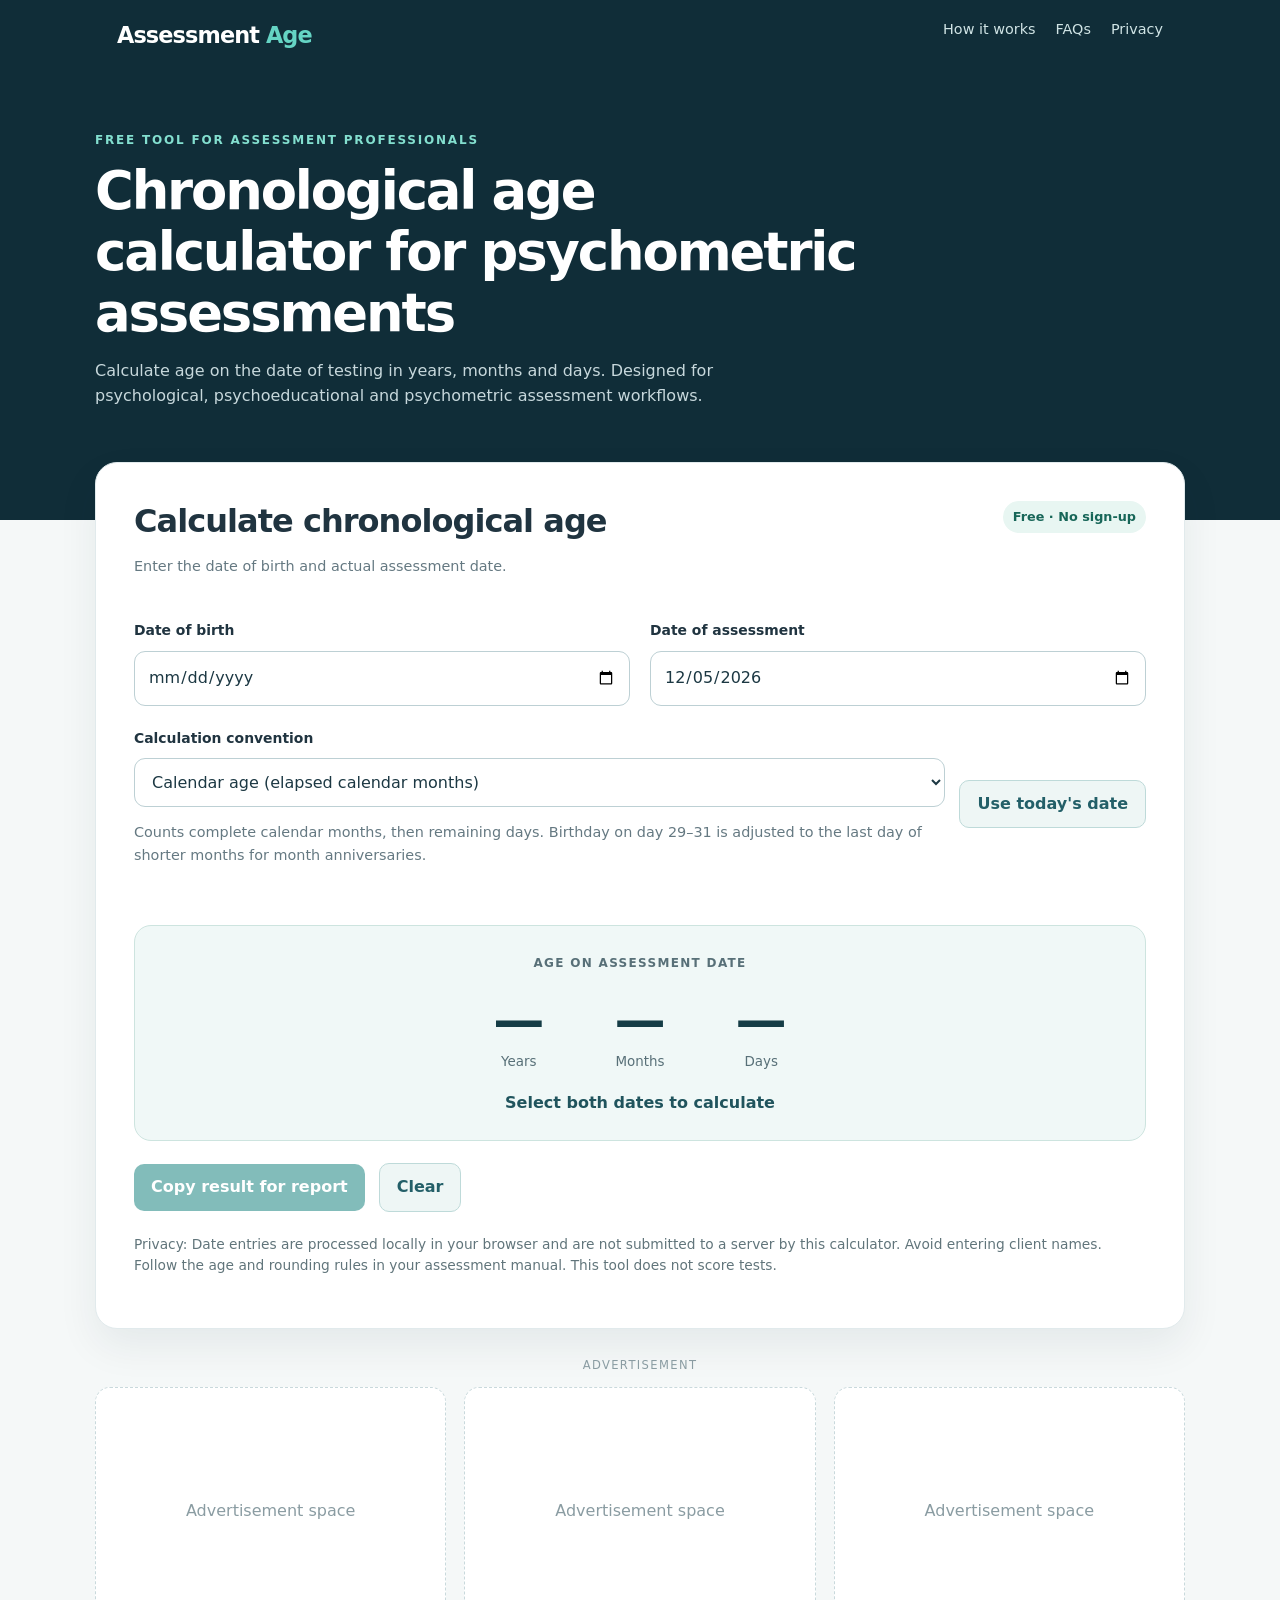
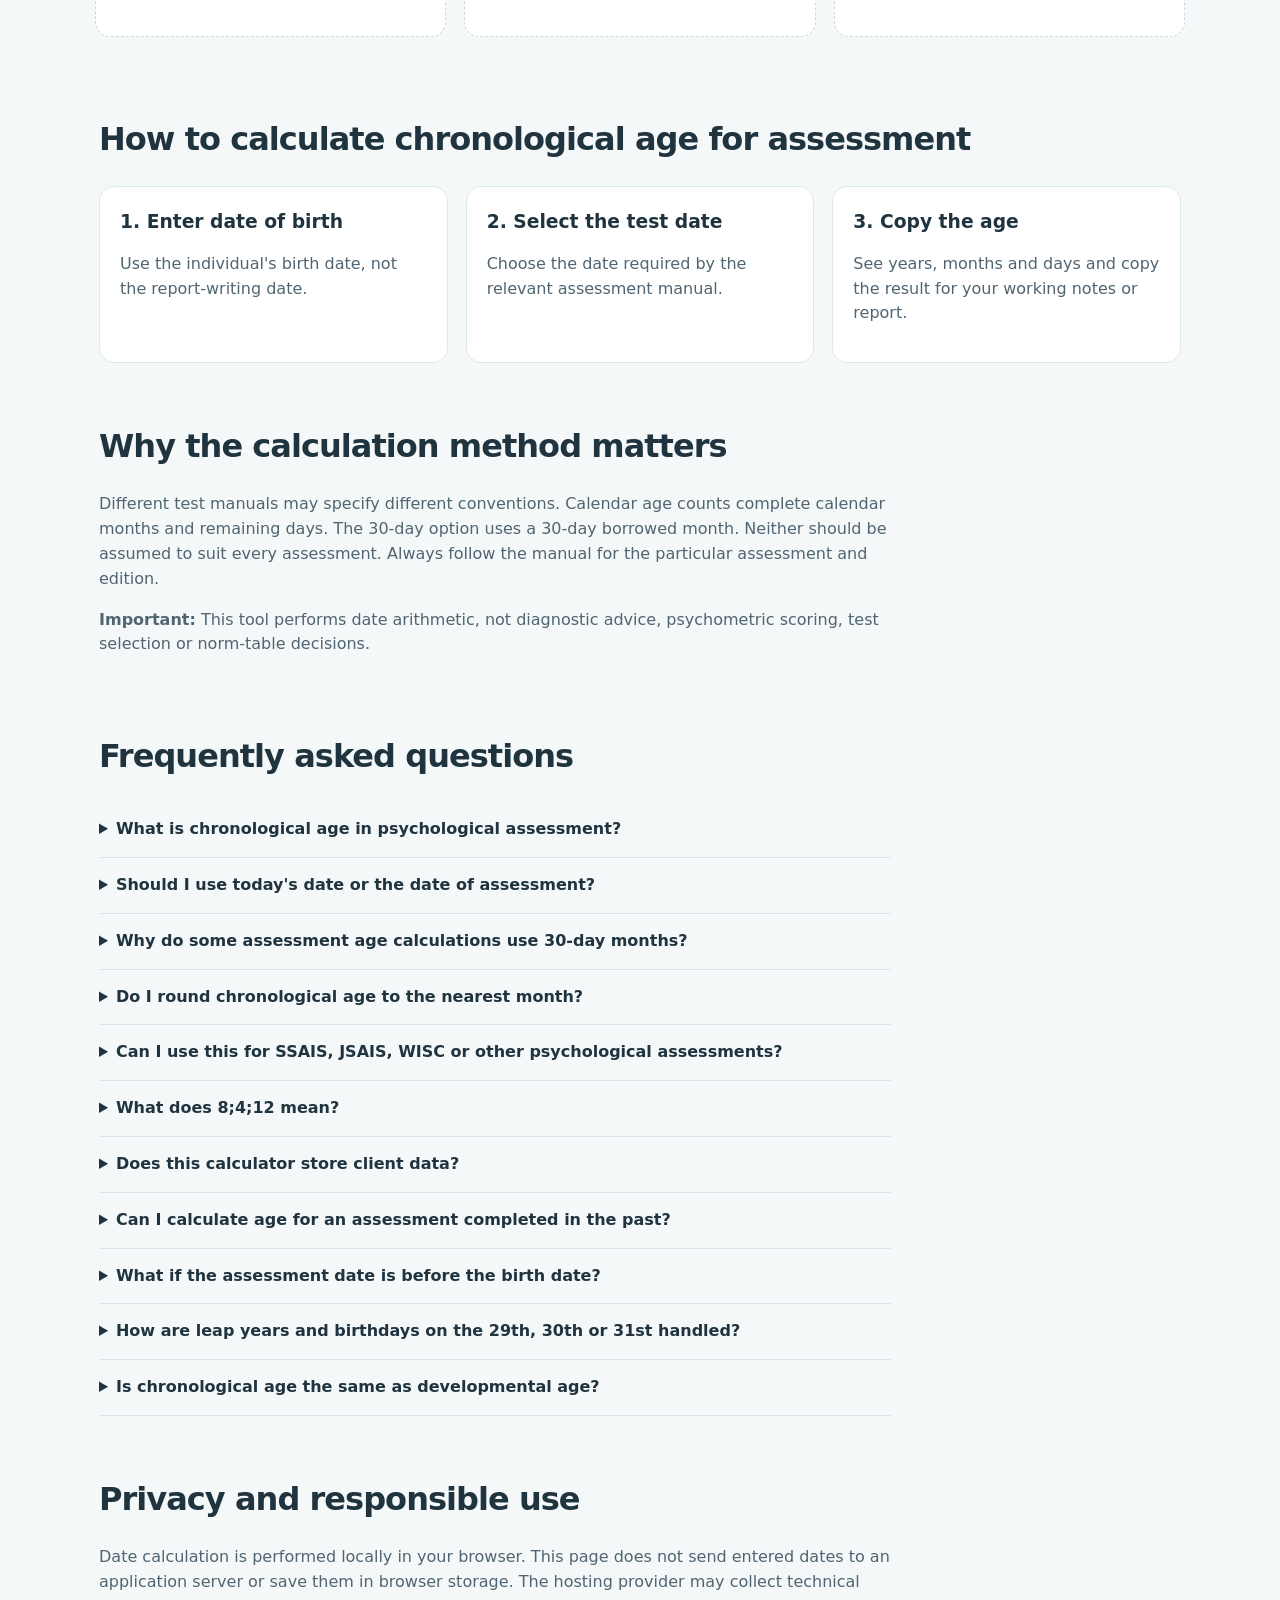
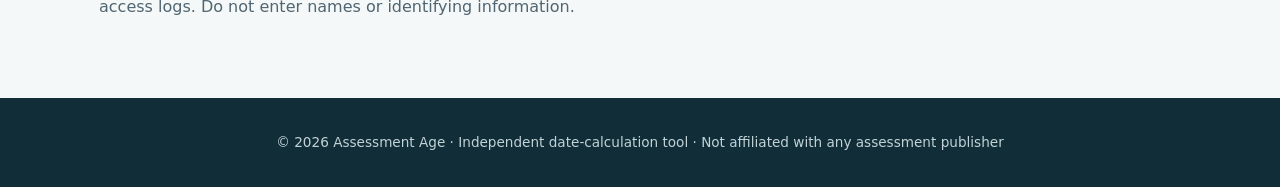
==== index.html @ 0a5695dd "Initial website source" ====
<!doctype html>
<html lang="en">
<head>
<meta charset="utf-8"><meta name="viewport" content="width=device-width,initial-scale=1">
<title>Chronological Age Calculator for Psychological Assessments | Assessment Age</title>
<meta name="description" content="Free chronological age calculator for psychological, educational and psychometric assessments. Calculate age on the test date in years, months and days.">
<meta name="robots" content="index,follow"><meta name="theme-color" content="#102d38">
<link rel="canonical" href="https://assessmentage.org/"><link rel="icon" type="image/svg+xml" href="favicon.svg"><link rel="stylesheet" href="styles.css">
<script type="application/ld+json">{"@context":"https://schema.org","@type":"WebApplication","name":"Assessment Age Chronological Age Calculator","operatingSystem":"Any web browser","isAccessibleForFree":true}</script>
<script src="script.js" defer></script>
</head>
<body>
<header><nav><a class="brand" href="/">Assessment <span>Age</span></a><div class="navlinks"><a href="#how-it-works">How it works</a><a href="#faq">FAQs</a><a href="#privacy">Privacy</a></div></nav><div class="hero"><div class="wrap"><p class="eyebrow">Free tool for assessment professionals</p><h1>Chronological age calculator for psychometric assessments</h1><p>Calculate age on the date of testing in years, months and days. Designed for psychological, psychoeducational and psychometric assessment workflows.</p></div></div></header>
<main class="main"><div class="wrap"><section class="panel" aria-labelledby="calc-title"><div class="calc-head"><div><h2 id="calc-title">Calculate chronological age</h2><p class="muted">Enter the date of birth and actual assessment date.</p></div><span class="tag">Free · No sign-up</span></div>
<div class="fields"><div><label for="dob">Date of birth</label><input id="dob" type="date" required></div><div><label for="testDate">Date of assessment</label><input id="testDate" type="date" required></div></div>
<div class="toolbar"><div class="method-field"><label for="method">Calculation convention</label><select id="method"><option value="calendar">Calendar age (elapsed calendar months)</option><option value="thirty">30-day month borrowing</option></select><p class="muted" id="methodHelp">Counts complete calendar months, then remaining days. Birthday on day 29–31 is adjusted to the last day of shorter months for month anniversaries.</p></div><button id="today" class="subbutton">Use today's date</button></div>
<div id="error" class="error" role="alert" aria-live="polite"></div><div class="results" aria-live="polite"><small>AGE ON ASSESSMENT DATE</small><div class="numbers"><div><strong id="years">—</strong><span>Years</span></div><div><strong id="months">—</strong><span>Months</span></div><div><strong id="days">—</strong><span>Days</span></div></div><div id="resultDetails">Select both dates to calculate</div></div>
<div class="actions"><button id="copy" class="primary" disabled>Copy result for report</button><button id="clear" class="subbutton">Clear</button><span id="copied" aria-live="polite"></span></div><p class="notice">Privacy: Date entries are processed locally in your browser and are not submitted to a server by this calculator. Avoid entering client names. Follow the age and rounding rules in your assessment manual. This tool does not score tests.</p></section>
<aside class="ads" aria-label="Advertisement"><p>Advertisement</p><div class="ads-grid"><div class="ad-slot">Advertisement space</div><div class="ad-slot">Advertisement space</div><div class="ad-slot">Advertisement space</div></div></aside>
<section id="how-it-works" class="section"><h2>How to calculate chronological age for assessment</h2><div class="columns"><div><h3>1. Enter date of birth</h3><p>Use the individual's birth date, not the report-writing date.</p></div><div><h3>2. Select the test date</h3><p>Choose the date required by the relevant assessment manual.</p></div><div><h3>3. Copy the age</h3><p>See years, months and days and copy the result for your working notes or report.</p></div></div></section>
<section class="section content"><h2>Why the calculation method matters</h2><p>Different test manuals may specify different conventions. Calendar age counts complete calendar months and remaining days. The 30-day option uses a 30-day borrowed month. Neither should be assumed to suit every assessment. Always follow the manual for the particular assessment and edition.</p><p><strong>Important:</strong> This tool performs date arithmetic, not diagnostic advice, psychometric scoring, test selection or norm-table decisions.</p></section>
<section id="faq" class="section content faq"><h2>Frequently asked questions</h2>
<details><summary>What is chronological age in psychological assessment?</summary><p>It is the time between someone's date of birth and a reference date, commonly expressed in years, months and days.</p></details>
<details><summary>Should I use today's date or the date of assessment?</summary><p>Use the date required by the assessment manual, commonly the actual testing date.</p></details>
<details><summary>Why do some assessment age calculations use 30-day months?</summary><p>Some manuals specify a subtraction procedure with 30 days borrowed from a month. Other manuals use different rules.</p></details>
<details><summary>Do I round chronological age to the nearest month?</summary><p>Only if the applicable test manual instructs you to do so.</p></details>
<details><summary>Can I use this for SSAIS, JSAIS, WISC or other psychological assessments?</summary><p>The date arithmetic can help, but you must verify the correct age convention, age ranges and norm table using the manual for the specific assessment edition.</p></details>
<details><summary>What does 8;4;12 mean?</summary><p>Eight years, four months and twelve days.</p></details>
<details><summary>Does this calculator store client data?</summary><p>The calculator itself does not submit dates to a server or store them in browser storage. Hosting services may still log technical access information.</p></details>
<details><summary>Can I calculate age for an assessment completed in the past?</summary><p>Yes. Enter the historical assessment date.</p></details>
<details><summary>What if the assessment date is before the birth date?</summary><p>The calculator reports an error.</p></details>
<details><summary>How are leap years and birthdays on the 29th, 30th or 31st handled?</summary><p>For the calendar method, anniversaries falling outside shorter months are clamped to the last day of the month. Check the test manual before using that convention.</p></details>
<details><summary>Is chronological age the same as developmental age?</summary><p>No. Chronological age is date-based. Developmental age concerns developmental functioning, which date subtraction cannot determine.</p></details>
</section><section id="privacy" class="section content"><h2>Privacy and responsible use</h2><p>Date calculation is performed locally in your browser. This page does not send entered dates to an application server or save them in browser storage. The hosting provider may collect technical access logs. Do not enter names or identifying information.</p></section></div></main>
<footer><p>© <span id="year"></span> Assessment Age · Independent date-calculation tool · Not affiliated with any assessment publisher</p></footer>
</body></html>
---- styles.css ----
:root{font-family:Inter,ui-sans-serif,system-ui,-apple-system,'Segoe UI',Arial,sans-serif;color:#203440;background:#f5f8f8}*{box-sizing:border-box}html{scroll-behavior:smooth}body{margin:0;line-height:1.55}a{color:#126b74}button,input,select{font:inherit}button{cursor:pointer}.wrap,nav{max-width:1090px;margin:auto}header,footer{background:#102d38;color:white}nav{padding:18px 22px;display:flex;justify-content:space-between;gap:20px}.brand{font-size:1.4rem;letter-spacing:-.04em;font-weight:800;text-decoration:none;color:white}.brand span{color:#65d4c4}.navlinks{display:flex;gap:20px}.navlinks a{color:#d0e4e5;text-decoration:none;font-size:.9rem}.hero{padding:48px 20px 95px}.hero h1{font-size:clamp(2rem,5vw,3.3rem);line-height:1.15;letter-spacing:-.04em;max-width:780px;margin:10px 0}.hero p:not(.eyebrow){max-width:700px;color:#c7d8dc}.eyebrow{text-transform:uppercase;letter-spacing:.15em;color:#83dfcf;font-size:.75rem;font-weight:800}.main{position:relative;margin-top:-58px;padding:0 20px 55px}.panel{background:#fff;border:1px solid #e1eaec;border-radius:22px;box-shadow:0 17px 40px #102d3812;padding:clamp(20px,4vw,38px)}h2{font-size:clamp(1.4rem,3vw,2rem);line-height:1.25;letter-spacing:-.03em}.calc-head{display:flex;justify-content:space-between;gap:15px;align-items:start}.calc-head h2{margin:0}.muted{color:#657982;font-size:.9rem}.tag{background:#e8f6f2;color:#176658;padding:6px 10px;border-radius:30px;white-space:nowrap;font-weight:750;font-size:.8rem}.fields{display:grid;grid-template-columns:1fr 1fr;gap:20px;margin-top:28px}label{display:block;font-size:.87rem;font-weight:750;margin-bottom:9px}input,select{width:100%;min-height:48px;padding:13px;border:1px solid #bdd0d4;border-radius:11px;background:white;color:#1c3843}.toolbar,.actions{display:flex;align-items:center;flex-wrap:wrap;gap:14px;margin:22px 0}.method-field{flex:1;min-width:220px}button{border-radius:10px;padding:11px 17px;font-weight:700}.subbutton{background:#eef6f5;color:#235f68;border:1px solid #bedad9}.primary{background:#087c78;color:white;border:0}.primary:disabled{opacity:.5;cursor:not-allowed}.results{text-align:center;background:#f0f8f7;border:1px solid #cde4df;border-radius:17px;padding:24px}.results small{font-size:.75rem;letter-spacing:.11em;color:#587078;font-weight:800}.numbers{display:flex;justify-content:center;gap:clamp(25px,7vw,70px);margin:18px 0}.numbers strong{display:block;font-size:clamp(2rem,5vw,3.2rem);line-height:1.1;color:#153d46}.numbers span{color:#587078;font-size:.84rem}#resultDetails{font-weight:750;color:#20545d}.error{color:#a12b36;font-weight:650;min-height:22px}.notice{font-size:.86rem;color:#61757b}.ads{margin:28px 0;text-align:center}.ads>p{font-size:.72rem;letter-spacing:.12em;color:#8a9ca2;text-transform:uppercase}.ads-grid{display:grid;grid-template-columns:repeat(auto-fit,minmax(240px,1fr));gap:18px}.ad-slot{height:250px;display:grid;place-items:center;border:1px dashed #c9d9dc;border-radius:15px;background:white;color:#8a9ca2}.section{padding:28px 4px 8px}.columns{display:grid;grid-template-columns:repeat(3,1fr);gap:18px}.columns>div{background:white;border:1px solid #dce8ea;border-radius:15px;padding:20px}.columns h3{margin:0 0 7px}.columns p,.content p{color:#506571}.content{max-width:800px}.faq details{border-bottom:1px solid #d9e6e8;padding:15px 0}.faq summary{font-weight:750;cursor:pointer}.faq details p{margin:10px 0 2px}footer{text-align:center;padding:20px;font-size:.85rem;color:#c2d3d7}a:focus-visible,button:focus-visible,input:focus-visible,select:focus-visible{outline:3px solid #e8a641;outline-offset:3px}@media(max-width:640px){.fields,.columns{grid-template-columns:1fr}.hero{padding:38px 20px 95px}.calc-head{flex-direction:column}.navlinks{gap:10px}.numbers{gap:22px}}
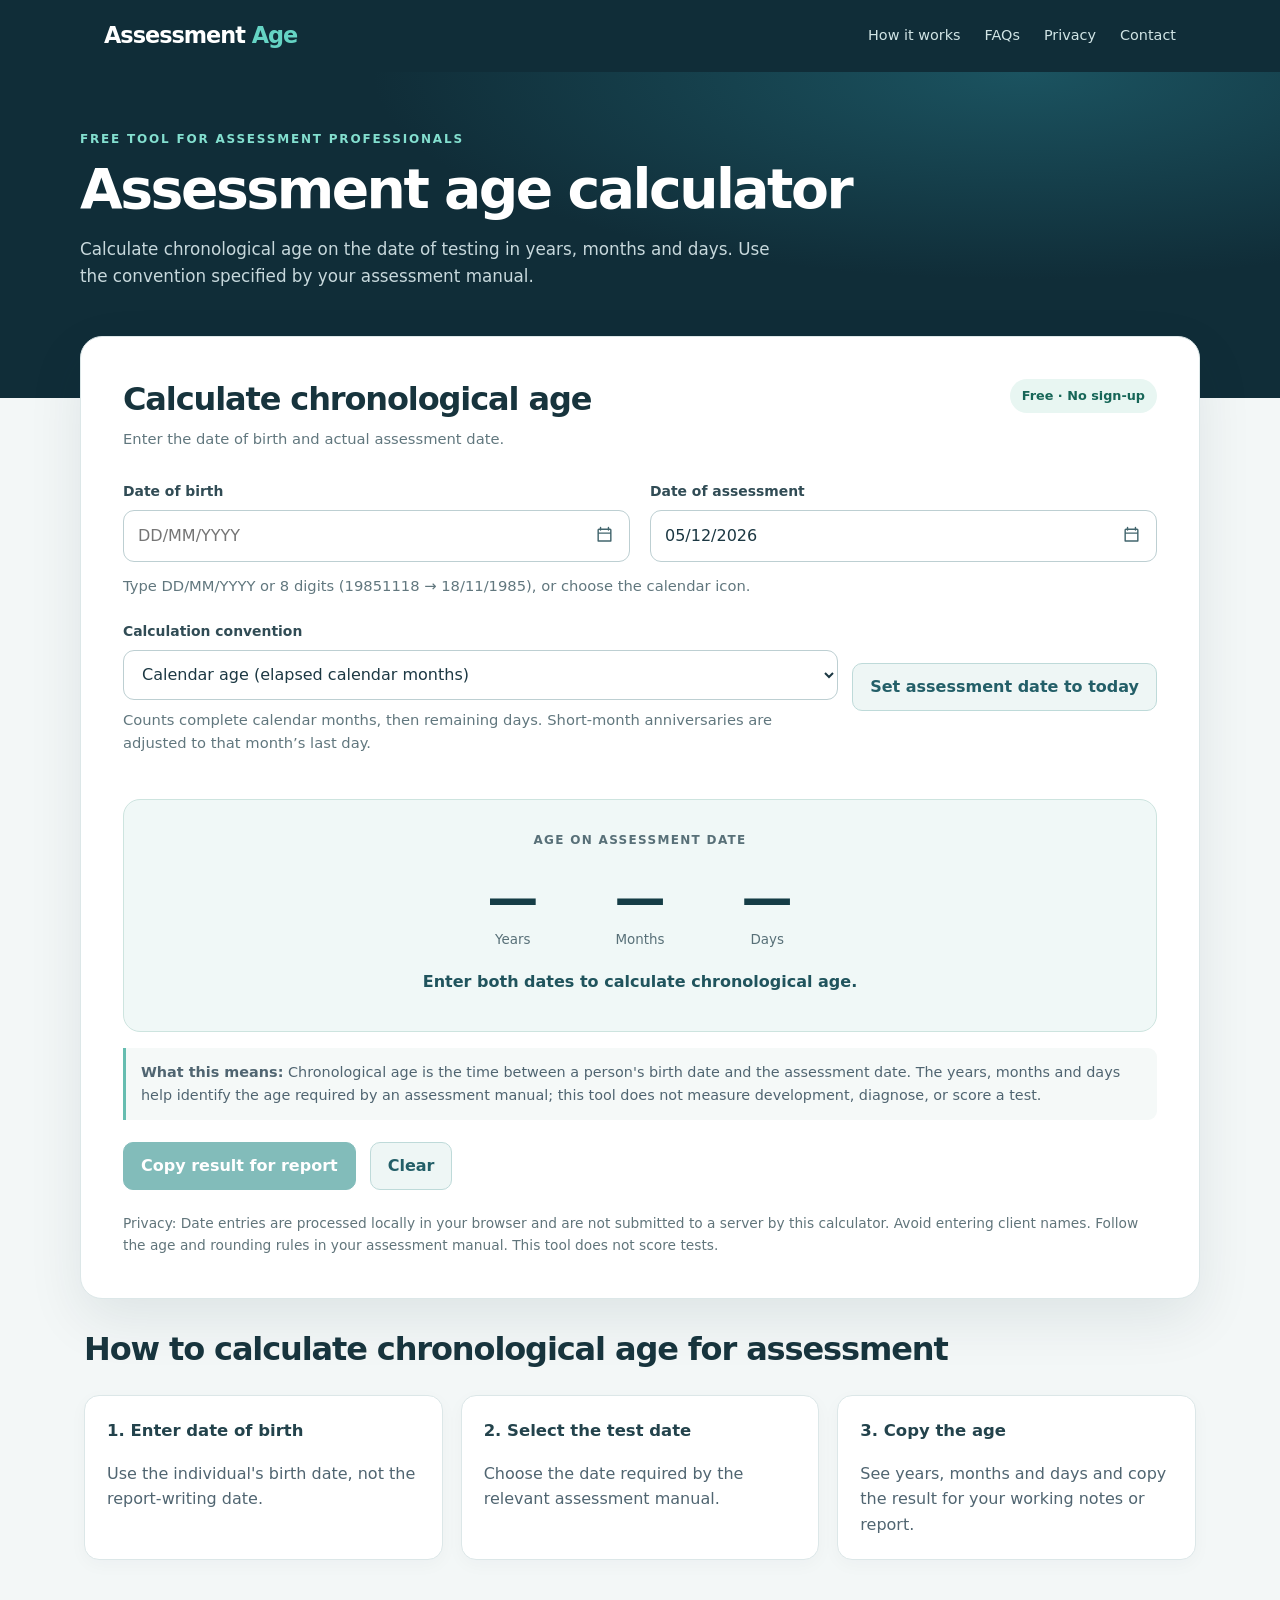
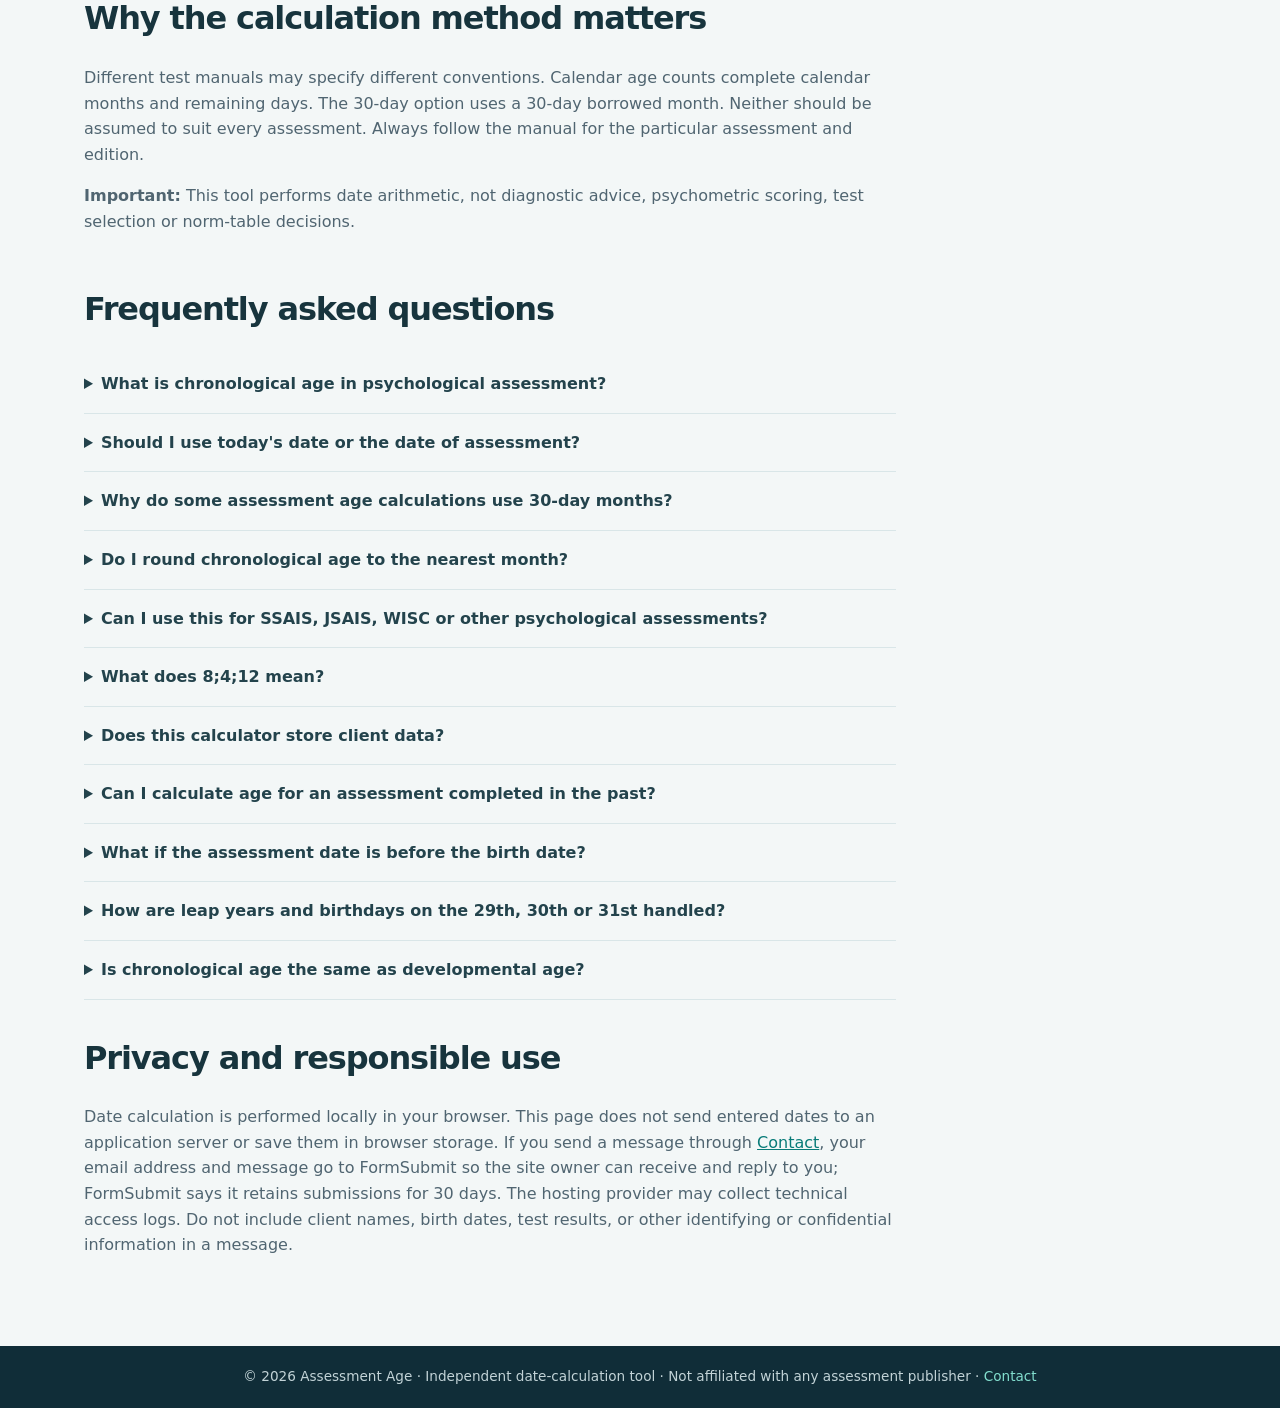
==== commit 065ed6ae: "Improve calculator responsiveness and contact flow" ====
--- a/index.html
+++ b/index.html
@@ -10,13 +10,13 @@
 <script src="script.js" defer></script>
 </head>
 <body>
-<header><nav><a class="brand" href="/">Assessment <span>Age</span></a><div class="navlinks"><a href="#how-it-works">How it works</a><a href="#faq">FAQs</a><a href="#privacy">Privacy</a></div></nav><div class="hero"><div class="wrap"><p class="eyebrow">Free tool for assessment professionals</p><h1>Chronological age calculator for psychometric assessments</h1><p>Calculate age on the date of testing in years, months and days. Designed for psychological, psychoeducational and psychometric assessment workflows.</p></div></div></header>
+<header><nav><a class="brand" href="index.html">Assessment <span>Age</span></a><div class="navlinks"><a href="#how-it-works">How it works</a><a href="#faq">FAQs</a><a href="#privacy">Privacy</a><a href="contact.html">Contact</a></div></nav><div class="hero"><div class="wrap"><p class="eyebrow">Free tool for assessment professionals</p><h1>Assessment age calculator</h1><p>Calculate chronological age on the date of testing in years, months and days. Use the convention specified by your assessment manual.</p></div></div></header>
 <main class="main"><div class="wrap"><section class="panel" aria-labelledby="calc-title"><div class="calc-head"><div><h2 id="calc-title">Calculate chronological age</h2><p class="muted">Enter the date of birth and actual assessment date.</p></div><span class="tag">Free · No sign-up</span></div>
-<div class="fields"><div><label for="dob">Date of birth</label><input id="dob" type="date" required></div><div><label for="testDate">Date of assessment</label><input id="testDate" type="date" required></div></div>
-<div class="toolbar"><div class="method-field"><label for="method">Calculation convention</label><select id="method"><option value="calendar">Calendar age (elapsed calendar months)</option><option value="thirty">30-day month borrowing</option></select><p class="muted" id="methodHelp">Counts complete calendar months, then remaining days. Birthday on day 29–31 is adjusted to the last day of shorter months for month anniversaries.</p></div><button id="today" class="subbutton">Use today's date</button></div>
-<div id="error" class="error" role="alert" aria-live="polite"></div><div class="results" aria-live="polite"><small>AGE ON ASSESSMENT DATE</small><div class="numbers"><div><strong id="years">—</strong><span>Years</span></div><div><strong id="months">—</strong><span>Months</span></div><div><strong id="days">—</strong><span>Days</span></div></div><div id="resultDetails">Select both dates to calculate</div></div>
+<div class="fields"><div><label for="dob">Date of birth</label><div class="date-entry"><input id="dob" type="text" inputmode="numeric" autocomplete="bday" placeholder="DD/MM/YYYY" maxlength="10" aria-describedby="dateHelp" required><button type="button" class="calendar-trigger" data-picker="dobCalendar" aria-label="Choose date of birth from calendar" title="Choose from calendar"><svg viewBox="0 0 24 24" aria-hidden="true"><path d="M7 2v3M17 2v3M4 9h16M5 4h14a1 1 0 0 1 1 1v14H4V5a1 1 0 0 1 1-1Z"/></svg></button><input class="native-calendar" id="dobCalendar" type="date" tabindex="-1" aria-hidden="true"></div></div><div><label for="testDate">Date of assessment</label><div class="date-entry"><input id="testDate" type="text" inputmode="numeric" placeholder="DD/MM/YYYY" maxlength="10" aria-describedby="dateHelp" required><button type="button" class="calendar-trigger" data-picker="testCalendar" aria-label="Choose assessment date from calendar" title="Choose from calendar"><svg viewBox="0 0 24 24" aria-hidden="true"><path d="M7 2v3M17 2v3M4 9h16M5 4h14a1 1 0 0 1 1 1v14H4V5a1 1 0 0 1 1-1Z"/></svg></button><input class="native-calendar" id="testCalendar" type="date" tabindex="-1" aria-hidden="true"></div></div><p class="date-help muted" id="dateHelp">Type DD/MM/YYYY or 8 digits (19851118 → 18/11/1985), or choose the calendar icon.</p></div>
+<div class="toolbar"><div class="method-field"><label for="method">Calculation convention</label><select id="method"><option value="calendar">Calendar age (elapsed calendar months)</option><option value="thirty">30-day month borrowing</option></select><p class="muted" id="methodHelp">Counts complete calendar months, then remaining days. Birthday on day 29–31 is adjusted to the last day of shorter months for month anniversaries.</p></div><button id="today" class="subbutton">Set assessment date to today</button></div>
+<div id="error" class="error" role="alert" aria-live="polite"></div><div class="results" aria-live="polite"><small>AGE ON ASSESSMENT DATE</small><div class="numbers"><div><strong id="years">—</strong><span>Years</span></div><div><strong id="months">—</strong><span>Months</span></div><div><strong id="days">—</strong><span>Days</span></div></div><div id="resultDetails">Enter both dates to calculate chronological age.</div><div id="methodUsed" class="method-used"></div></div><p class="result-help"><strong>What this means:</strong> Chronological age is the time between a person's birth date and the assessment date. The years, months and days help identify the age required by an assessment manual; this tool does not measure development, diagnose, or score a test.</p>
 <div class="actions"><button id="copy" class="primary" disabled>Copy result for report</button><button id="clear" class="subbutton">Clear</button><span id="copied" aria-live="polite"></span></div><p class="notice">Privacy: Date entries are processed locally in your browser and are not submitted to a server by this calculator. Avoid entering client names. Follow the age and rounding rules in your assessment manual. This tool does not score tests.</p></section>
-<aside class="ads" aria-label="Advertisement"><p>Advertisement</p><div class="ads-grid"><div class="ad-slot">Advertisement space</div><div class="ad-slot">Advertisement space</div><div class="ad-slot">Advertisement space</div></div></aside>
+<aside class="ads" aria-label="Advertisement" hidden><p>Advertisement</p><div class="ads-grid"><div class="ad-slot">Advertisement space</div><div class="ad-slot">Advertisement space</div><div class="ad-slot">Advertisement space</div></div></aside>
 <section id="how-it-works" class="section"><h2>How to calculate chronological age for assessment</h2><div class="columns"><div><h3>1. Enter date of birth</h3><p>Use the individual's birth date, not the report-writing date.</p></div><div><h3>2. Select the test date</h3><p>Choose the date required by the relevant assessment manual.</p></div><div><h3>3. Copy the age</h3><p>See years, months and days and copy the result for your working notes or report.</p></div></div></section>
 <section class="section content"><h2>Why the calculation method matters</h2><p>Different test manuals may specify different conventions. Calendar age counts complete calendar months and remaining days. The 30-day option uses a 30-day borrowed month. Neither should be assumed to suit every assessment. Always follow the manual for the particular assessment and edition.</p><p><strong>Important:</strong> This tool performs date arithmetic, not diagnostic advice, psychometric scoring, test selection or norm-table decisions.</p></section>
 <section id="faq" class="section content faq"><h2>Frequently asked questions</h2>
@@ -26,11 +26,11 @@
 <details><summary>Do I round chronological age to the nearest month?</summary><p>Only if the applicable test manual instructs you to do so.</p></details>
 <details><summary>Can I use this for SSAIS, JSAIS, WISC or other psychological assessments?</summary><p>The date arithmetic can help, but you must verify the correct age convention, age ranges and norm table using the manual for the specific assessment edition.</p></details>
 <details><summary>What does 8;4;12 mean?</summary><p>Eight years, four months and twelve days.</p></details>
-<details><summary>Does this calculator store client data?</summary><p>The calculator itself does not submit dates to a server or store them in browser storage. Hosting services may still log technical access information.</p></details>
+<details><summary>Does this calculator store client data?</summary><p>The calculator itself does not submit dates to a server or store them in browser storage. If you use the contact form, the email address and message you provide are sent to FormSubmit to deliver your enquiry. FormSubmit says submissions are kept for 30 days. Hosting services may also log technical access information. Do not include client details or confidential assessment information.</p></details>
 <details><summary>Can I calculate age for an assessment completed in the past?</summary><p>Yes. Enter the historical assessment date.</p></details>
 <details><summary>What if the assessment date is before the birth date?</summary><p>The calculator reports an error.</p></details>
 <details><summary>How are leap years and birthdays on the 29th, 30th or 31st handled?</summary><p>For the calendar method, anniversaries falling outside shorter months are clamped to the last day of the month. Check the test manual before using that convention.</p></details>
 <details><summary>Is chronological age the same as developmental age?</summary><p>No. Chronological age is date-based. Developmental age concerns developmental functioning, which date subtraction cannot determine.</p></details>
-</section><section id="privacy" class="section content"><h2>Privacy and responsible use</h2><p>Date calculation is performed locally in your browser. This page does not send entered dates to an application server or save them in browser storage. The hosting provider may collect technical access logs. Do not enter names or identifying information.</p></section></div></main>
-<footer><p>© <span id="year"></span> Assessment Age · Independent date-calculation tool · Not affiliated with any assessment publisher</p></footer>
+</section><section id="privacy" class="section content"><h2>Privacy and responsible use</h2><p>Date calculation is performed locally in your browser. This page does not send entered dates to an application server or save them in browser storage. If you send a message through <a href="contact.html">Contact</a>, your email address and message go to FormSubmit so the site owner can receive and reply to you; FormSubmit says it retains submissions for 30 days. The hosting provider may collect technical access logs. Do not include client names, birth dates, test results, or other identifying or confidential information in a message.</p></section></div></main>
+<footer><p>© <span id="year"></span> Assessment Age · Independent date-calculation tool · Not affiliated with any assessment publisher · <a href="contact.html">Contact</a></p></footer>
 </body></html>
--- a/styles.css
+++ b/styles.css
@@ -1 +1,240 @@
-:root{font-family:Inter,ui-sans-serif,system-ui,-apple-system,'Segoe UI',Arial,sans-serif;color:#203440;background:#f5f8f8}*{box-sizing:border-box}html{scroll-behavior:smooth}body{margin:0;line-height:1.55}a{color:#126b74}button,input,select{font:inherit}button{cursor:pointer}.wrap,nav{max-width:1090px;margin:auto}header,footer{background:#102d38;color:white}nav{padding:18px 22px;display:flex;justify-content:space-between;gap:20px}.brand{font-size:1.4rem;letter-spacing:-.04em;font-weight:800;text-decoration:none;color:white}.brand span{color:#65d4c4}.navlinks{display:flex;gap:20px}.navlinks a{color:#d0e4e5;text-decoration:none;font-size:.9rem}.hero{padding:48px 20px 95px}.hero h1{font-size:clamp(2rem,5vw,3.3rem);line-height:1.15;letter-spacing:-.04em;max-width:780px;margin:10px 0}.hero p:not(.eyebrow){max-width:700px;color:#c7d8dc}.eyebrow{text-transform:uppercase;letter-spacing:.15em;color:#83dfcf;font-size:.75rem;font-weight:800}.main{position:relative;margin-top:-58px;padding:0 20px 55px}.panel{background:#fff;border:1px solid #e1eaec;border-radius:22px;box-shadow:0 17px 40px #102d3812;padding:clamp(20px,4vw,38px)}h2{font-size:clamp(1.4rem,3vw,2rem);line-height:1.25;letter-spacing:-.03em}.calc-head{display:flex;justify-content:space-between;gap:15px;align-items:start}.calc-head h2{margin:0}.muted{color:#657982;font-size:.9rem}.tag{background:#e8f6f2;color:#176658;padding:6px 10px;border-radius:30px;white-space:nowrap;font-weight:750;font-size:.8rem}.fields{display:grid;grid-template-columns:1fr 1fr;gap:20px;margin-top:28px}label{display:block;font-size:.87rem;font-weight:750;margin-bottom:9px}input,select{width:100%;min-height:48px;padding:13px;border:1px solid #bdd0d4;border-radius:11px;background:white;color:#1c3843}.toolbar,.actions{display:flex;align-items:center;flex-wrap:wrap;gap:14px;margin:22px 0}.method-field{flex:1;min-width:220px}button{border-radius:10px;padding:11px 17px;font-weight:700}.subbutton{background:#eef6f5;color:#235f68;border:1px solid #bedad9}.primary{background:#087c78;color:white;border:0}.primary:disabled{opacity:.5;cursor:not-allowed}.results{text-align:center;background:#f0f8f7;border:1px solid #cde4df;border-radius:17px;padding:24px}.results small{font-size:.75rem;letter-spacing:.11em;color:#587078;font-weight:800}.numbers{display:flex;justify-content:center;gap:clamp(25px,7vw,70px);margin:18px 0}.numbers strong{display:block;font-size:clamp(2rem,5vw,3.2rem);line-height:1.1;color:#153d46}.numbers span{color:#587078;font-size:.84rem}#resultDetails{font-weight:750;color:#20545d}.error{color:#a12b36;font-weight:650;min-height:22px}.notice{font-size:.86rem;color:#61757b}.ads{margin:28px 0;text-align:center}.ads>p{font-size:.72rem;letter-spacing:.12em;color:#8a9ca2;text-transform:uppercase}.ads-grid{display:grid;grid-template-columns:repeat(auto-fit,minmax(240px,1fr));gap:18px}.ad-slot{height:250px;display:grid;place-items:center;border:1px dashed #c9d9dc;border-radius:15px;background:white;color:#8a9ca2}.section{padding:28px 4px 8px}.columns{display:grid;grid-template-columns:repeat(3,1fr);gap:18px}.columns>div{background:white;border:1px solid #dce8ea;border-radius:15px;padding:20px}.columns h3{margin:0 0 7px}.columns p,.content p{color:#506571}.content{max-width:800px}.faq details{border-bottom:1px solid #d9e6e8;padding:15px 0}.faq summary{font-weight:750;cursor:pointer}.faq details p{margin:10px 0 2px}footer{text-align:center;padding:20px;font-size:.85rem;color:#c2d3d7}a:focus-visible,button:focus-visible,input:focus-visible,select:focus-visible{outline:3px solid #e8a641;outline-offset:3px}@media(max-width:640px){.fields,.columns{grid-template-columns:1fr}.hero{padding:38px 20px 95px}.calc-head{flex-direction:column}.navlinks{gap:10px}.numbers{gap:22px}}
+:root {
+  color-scheme: light;
+  font-family: Inter, ui-sans-serif, system-ui, -apple-system, "Segoe UI", Arial, sans-serif;
+  color: #203640;
+  background: #f3f7f7;
+  font-synthesis: none;
+  text-rendering: optimizeLegibility;
+  -webkit-font-smoothing: antialiased;
+  --ink: #17343d;
+  --muted: #61777e;
+  --teal: #087b78;
+  --line: #dce7e8;
+  --surface: #fff;
+}
+
+* { box-sizing: border-box; }
+html { scroll-behavior: smooth; }
+body { margin: 0; line-height: 1.6; min-width: 320px; }
+a { color: #087b78; }
+button, input, select { font: inherit; }
+button { cursor: pointer; }
+.wrap, nav { max-width: 1120px; margin-inline: auto; }
+
+header, footer { color: #fff; background: #102d38; }
+nav {
+  min-height: 72px;
+  padding: 16px 24px;
+  display: flex;
+  align-items: center;
+  justify-content: space-between;
+  gap: 24px;
+}
+.brand {
+  color: #fff;
+  font-size: 1.4rem;
+  letter-spacing: -.045em;
+  font-weight: 800;
+  text-decoration: none;
+  white-space: nowrap;
+}
+.brand span { color: #65d4c4; }
+.navlinks { display: flex; align-items: center; gap: 24px; }
+.navlinks a {
+  color: #d0e4e5;
+  text-decoration: none;
+  font-size: .9rem;
+  transition: color .18s ease;
+}
+.navlinks a:hover { color: #fff; }
+.hero {
+  padding: 58px 24px 108px;
+  background: radial-gradient(ellipse at 80% 0%, #1b5360 0, transparent 45%), #102d38;
+}
+.hero .wrap { width: 100%; }
+.hero h1 {
+  max-width: 790px;
+  margin: 10px 0 16px;
+  font-size: clamp(2.15rem, 5vw, 3.45rem);
+  line-height: 1.1;
+  letter-spacing: -.045em;
+  text-wrap: balance;
+}
+.hero p:not(.eyebrow) { max-width: 690px; margin: 0; color: #c7d8dc; font-size: 1.05rem; }
+.eyebrow { margin: 0; text-transform: uppercase; letter-spacing: .15em; color: #83dfcf; font-size: .75rem; font-weight: 800; }
+
+.main { position: relative; margin-top: -62px; padding: 0 24px 64px; }
+.main > .wrap { width: 100%; }
+.panel {
+  padding: clamp(22px, 4vw, 42px);
+  background: var(--surface);
+  border: 1px solid var(--line);
+  border-radius: 22px;
+  box-shadow: 0 20px 55px #102d3817;
+}
+h2 { color: var(--ink); font-size: clamp(1.45rem, 3vw, 2rem); line-height: 1.25; letter-spacing: -.035em; }
+.calc-head { display: flex; justify-content: space-between; align-items: flex-start; gap: 20px; }
+.calc-head h2 { margin: 0; }
+.calc-head p { margin: 8px 0 0; }
+.muted { color: var(--muted); font-size: .92rem; }
+.tag { flex: 0 0 auto; background: #e8f6f2; color: #176658; padding: 7px 12px; border-radius: 30px; font-weight: 750; font-size: .8rem; }
+.fields { display: grid; grid-template-columns: repeat(2, minmax(0, 1fr)); gap: 20px; margin-top: 30px; }
+.date-help { grid-column: 1 / -1; margin: -8px 0 0; }
+.date-entry { position: relative; }
+.date-entry > input[type="text"] { padding-right: 52px; }
+.calendar-trigger {
+  position: absolute;
+  top: 4px;
+  right: 5px;
+  z-index: 1;
+  display: grid;
+  width: 42px;
+  min-height: 42px;
+  place-items: center;
+  padding: 0;
+  border: 0;
+  background: transparent;
+  color: #42656d;
+}
+.calendar-trigger:hover:not(:disabled) { background: #eef6f5; transform: none; }
+.calendar-trigger svg { width: 19px; height: 19px; fill: none; stroke: currentColor; stroke-width: 1.8; stroke-linecap: round; stroke-linejoin: round; }
+.date-entry .native-calendar {
+  position: absolute;
+  top: 50%;
+  right: 23px;
+  z-index: -1;
+  width: 1px;
+  height: 1px;
+  min-height: 1px;
+  padding: 0;
+  border: 0;
+  opacity: 0;
+  pointer-events: none;
+}
+label { display: block; margin-bottom: 8px; color: #314c55; font-size: .87rem; font-weight: 750; }
+input, select {
+  width: 100%;
+  min-width: 0;
+  min-height: 50px;
+  padding: 12px 14px;
+  border: 1px solid #bdcfd2;
+  border-radius: 11px;
+  background: #fff;
+  color: #1c3843;
+  transition: border-color .18s ease, box-shadow .18s ease;
+}
+input:hover, select:hover { border-color: #78999e; }
+.toolbar, .actions { display: flex; align-items: center; flex-wrap: wrap; gap: 14px; margin: 22px 0; }
+.method-field { flex: 1 1 340px; min-width: 0; }
+.method-field .muted { margin: 8px 0 0; }
+button { min-height: 46px; border-radius: 10px; padding: 10px 17px; font-weight: 700; transition: background .18s ease, border-color .18s ease, transform .18s ease; }
+button:hover:not(:disabled) { transform: translateY(-1px); }
+.subbutton { background: #eef6f5; color: #235f68; border: 1px solid #bedad9; }
+.subbutton:hover:not(:disabled) { background: #e1f0ed; border-color: #91c4bf; }
+.primary { background: var(--teal); color: #fff; border: 1px solid var(--teal); }
+.primary:hover:not(:disabled) { background: #066966; }
+.primary:disabled { opacity: .5; cursor: not-allowed; }
+.results { padding: 26px; text-align: center; background: #f0f8f7; border: 1px solid #cde4df; border-radius: 17px; }
+.method-used { margin-top: 10px; color: #61777e; font-size: .84rem; }
+.result-help { margin: 16px 0 0; padding: 13px 15px; border-left: 3px solid #66bdb0; border-radius: 0 9px 9px 0; background: #f5f9f8; color: #506571; font-size: .9rem; }
+.results small { color: #587078; font-size: .75rem; letter-spacing: .11em; font-weight: 800; }
+.numbers { display: flex; justify-content: center; gap: clamp(28px, 7vw, 76px); margin: 18px 0; }
+.numbers strong { display: block; color: #153d46; font-size: clamp(2rem, 5vw, 3.2rem); line-height: 1.1; font-variant-numeric: tabular-nums; }
+.numbers span { color: #587078; font-size: .84rem; }
+#resultDetails { color: #20545d; font-weight: 750; overflow-wrap: anywhere; }
+.error { min-height: 22px; color: #a12b36; font-weight: 650; }
+.notice { margin: 18px 0 0; color: #61757b; font-size: .86rem; }
+#copied { color: #176658; font-size: .9rem; }
+
+.ads { margin: 32px 0; text-align: center; }
+.ads > p { color: #83969c; font-size: .72rem; letter-spacing: .12em; text-transform: uppercase; }
+.ads-grid { display: grid; grid-template-columns: repeat(3, minmax(0, 1fr)); gap: 18px; }
+.ad-slot { min-height: 220px; display: grid; place-items: center; border: 1px dashed #c9d9dc; border-radius: 15px; background: #fff; color: #8a9ca2; }
+.section { padding: 30px 4px 8px; }
+.section h2 { margin-top: 0; }
+.columns { display: grid; grid-template-columns: repeat(3, minmax(0, 1fr)); gap: 18px; }
+.columns > div { padding: 22px; background: #fff; border: 1px solid var(--line); border-radius: 15px; box-shadow: 0 5px 18px #102d3808; }
+.columns h3 { margin: 0 0 7px; color: #23434c; font-size: 1.03rem; }
+.columns p, .content p { color: #506571; }
+.columns p { margin-bottom: 0; }
+.content { max-width: 820px; }
+.faq details { border-bottom: 1px solid #d9e6e8; padding: 16px 0; }
+.faq summary { color: #23434c; font-weight: 750; cursor: pointer; }
+.faq details p { margin: 10px 0 2px; }
+footer { padding: 20px 24px; color: #c2d3d7; font-size: .85rem; text-align: center; }
+footer p { margin: 0; }
+footer a { color: #83dfcf; text-decoration: none; }
+footer a:hover { text-decoration: underline; }
+.contact-main { min-height: 45vh; }
+.contact-panel { max-width: 720px; margin-inline: auto; }
+.contact-panel h2 { margin-top: 0; }
+.contact-panel h1 { margin: 0 0 12px; color: var(--ink); font-size: clamp(1.8rem, 5vw, 2.5rem); line-height: 1.15; letter-spacing: -.04em; }
+.contact-email { display: inline-block; padding: 12px 16px; border: 1px solid #cde4df; border-radius: 10px; background: #f0f8f7; color: #087b78; font-weight: 750; overflow-wrap: anywhere; }
+.contact-form { display: grid; gap: 18px; margin-top: 28px; }
+.form-field label { display: block; margin-bottom: 8px; color: #314c55; font-size: .9rem; font-weight: 750; }
+.form-field input, .form-field textarea { display: block; width: 100%; min-height: 50px; padding: 12px 14px; border: 1px solid #bdcfd2; border-radius: 11px; background: #fff; color: #1c3843; font: inherit; }
+.form-field textarea { min-height: 170px; resize: vertical; }
+.form-field small { display: block; margin-top: 6px; color: var(--muted); font-size: .82rem; }
+.contact-form button { justify-self: start; min-width: 160px; }
+.honeypot { position: absolute; left: -10000px; width: 1px; height: 1px; overflow: hidden; }
+.button-link { display: inline-flex; min-height: 46px; align-items: center; padding: 10px 17px; border-radius: 10px; background: var(--teal); color: white; font-weight: 700; text-decoration: none; }
+a:focus-visible, button:focus-visible, input:focus-visible, select:focus-visible, textarea:focus-visible, summary:focus-visible { outline: 3px solid #e8a641; outline-offset: 3px; }
+
+@media (max-width: 800px) {
+  nav { padding-inline: 22px; }
+  .hero { padding: 50px 22px 100px; }
+  .main { padding-inline: 22px; }
+  .ads-grid { grid-template-columns: repeat(2, minmax(0, 1fr)); }
+  .columns { gap: 14px; }
+  .columns > div { padding: 18px; }
+}
+
+@media (max-width: 600px) {
+  nav { min-height: 0; align-items: center; flex-direction: row; flex-wrap: wrap; gap: 12px; padding: 14px 18px 12px; }
+  .brand { font-size: 1.2rem; }
+  .navlinks { width: 100%; gap: 8px; justify-content: flex-start; }
+  .navlinks a { padding: 6px 11px; border: 1px solid #ffffff26; border-radius: 30px; background: #ffffff0d; font-size: .78rem; }
+  .hero { padding: 26px 20px 58px; }
+  .hero h1 { max-width: 360px; margin: 8px 0 10px; font-size: clamp(1.85rem, 8vw, 2.25rem); line-height: 1.08; }
+  .hero p:not(.eyebrow) { max-width: 470px; font-size: .91rem; line-height: 1.5; }
+  .eyebrow { font-size: .66rem; }
+  .main { margin-top: -32px; padding: 0 12px 42px; }
+  .panel { padding: 20px 16px; border-radius: 18px; box-shadow: 0 14px 34px #102d381a; }
+  .calc-head { flex-direction: row; align-items: center; gap: 10px; }
+  .calc-head h2 { font-size: 1.25rem; }
+  .calc-head p { font-size: .82rem; }
+  .tag { padding: 6px 9px; font-size: .7rem; }
+  .fields, .columns { grid-template-columns: minmax(0, 1fr); gap: 16px; }
+  .fields { margin-top: 23px; }
+  .date-help { margin: -6px 0 0; }
+  .date-entry > input[type="text"] { min-height: 48px; }
+  .calendar-trigger { top: 3px; width: 42px; min-height: 42px; }
+  .toolbar { align-items: stretch; }
+  .method-field { flex-basis: 100%; }
+  .toolbar > button, .actions > button { width: 100%; }
+  .toolbar > button { min-height: 48px; }
+  .actions { align-items: stretch; }
+  .actions #copied { min-height: 1.4em; text-align: center; }
+  .results { padding: 20px 10px; }
+  .numbers { gap: clamp(16px, 9vw, 34px); }
+  .numbers > div { flex: 1 1 0; max-width: 96px; padding: 10px 6px 8px; border: 1px solid #d9e9e5; border-radius: 12px; background: #fff; }
+  .numbers strong { font-size: clamp(1.8rem, 9vw, 2.5rem); }
+  .numbers span { font-size: .78rem; }
+  .ads-grid { grid-template-columns: minmax(0, 1fr); }
+  .ad-slot { min-height: 180px; }
+  .section { padding-top: 25px; }
+  footer { padding: 18px 20px; }
+  .contact-main { min-height: 50vh; }
+  .contact-panel { min-height: 150px; }
+}
+
+@media (max-width: 370px) {
+  .navlinks { gap: 5px; }
+  .navlinks a { padding-inline: 8px; font-size: .74rem; }
+  .calc-head { align-items: flex-start; flex-direction: column; }
+  .numbers { gap: 16px; }
+}
+
+@media (prefers-reduced-motion: reduce) {
+  *, *::before, *::after { scroll-behavior: auto !important; transition-duration: .01ms !important; }
+}
